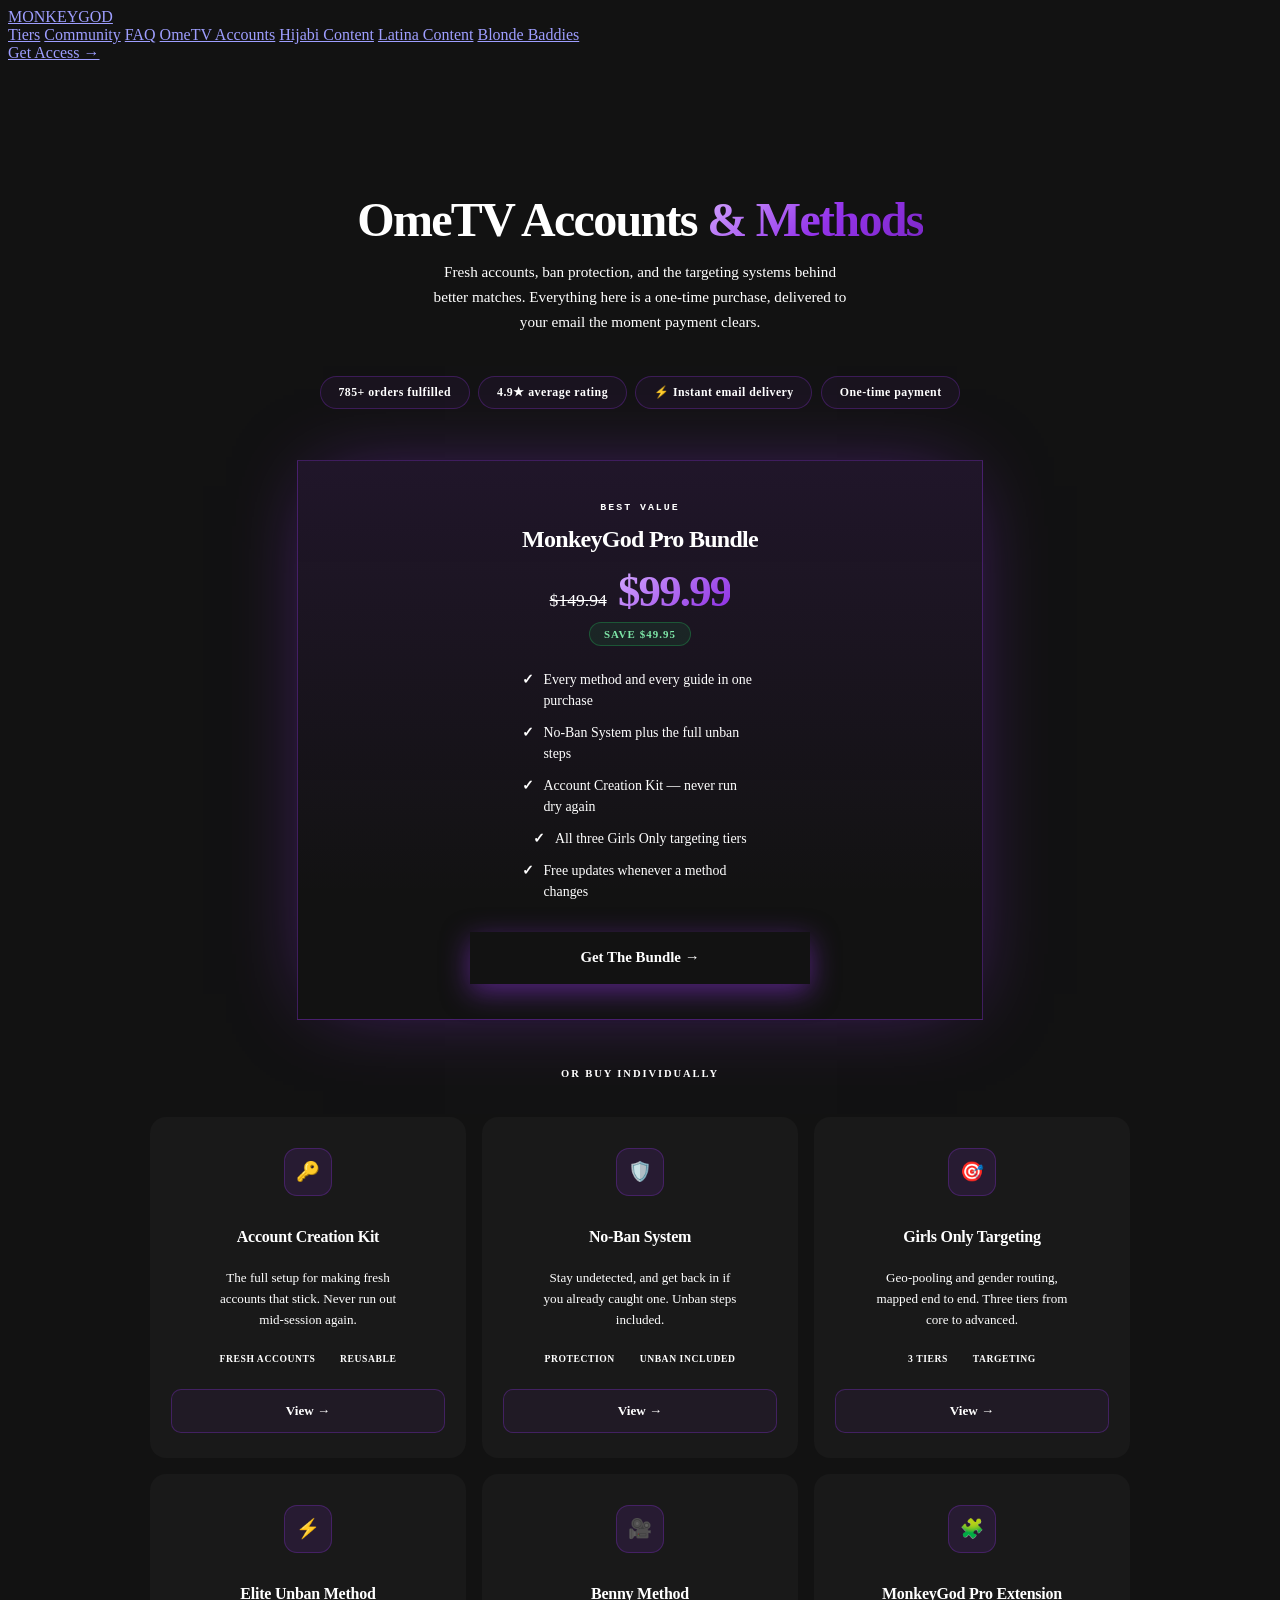
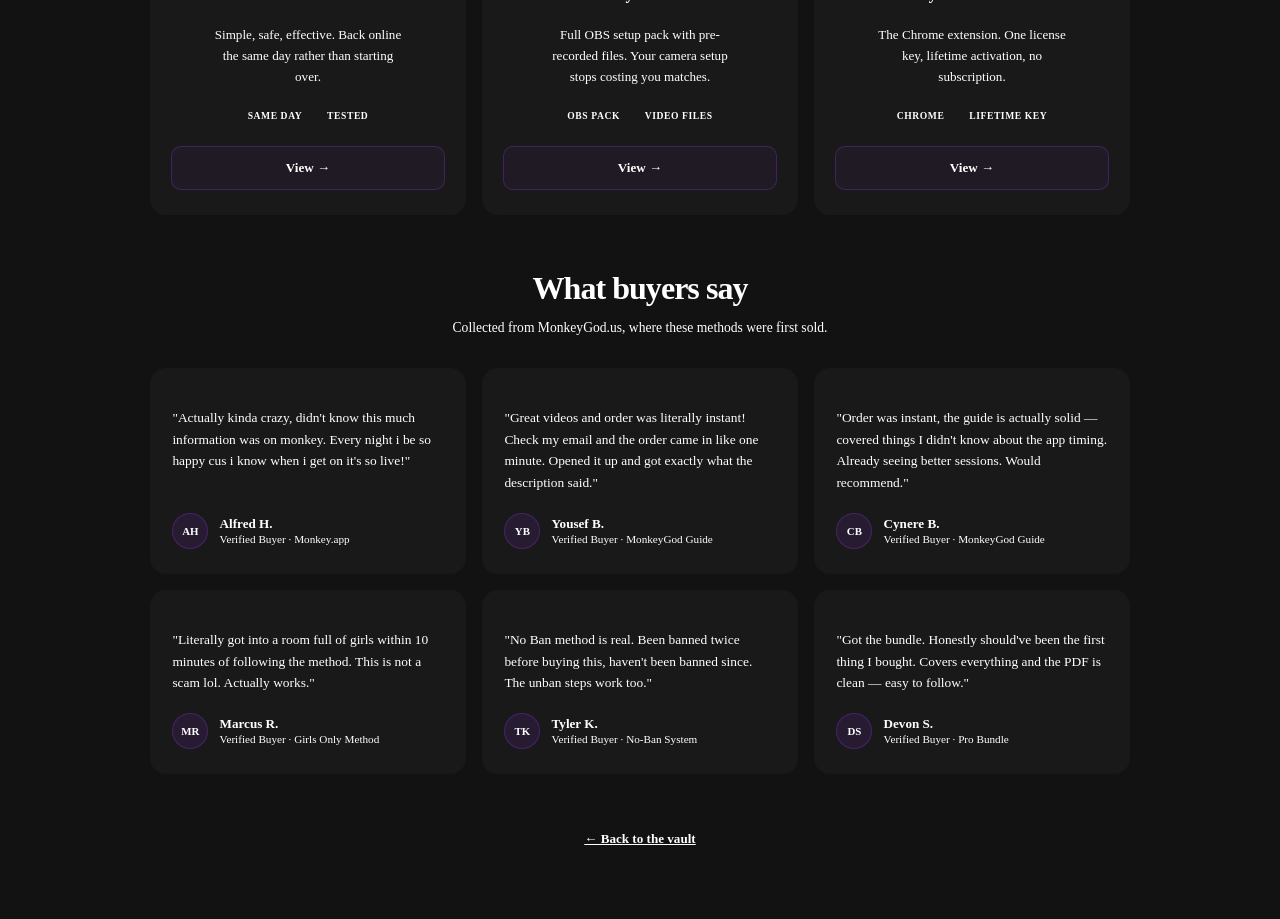
==== public/ometv.html @ 177ae51d "Add files via upload" ====
<!DOCTYPE html>
<html lang="en">
<head>
  <meta charset="utf-8" />
  <meta name="viewport" content="width=device-width, initial-scale=1" />
  <meta name="color-scheme" content="dark only" />
  <title>MONKEYGOD | OmeTV Accounts &amp; Methods</title>
  <meta name="description" content="Fresh accounts, no-ban setups, unban methods and targeting systems for OmeTV, Monkey.app and Omegle. Instant delivery on every order." />
  <link rel="icon" type="image/svg+xml" href="/assets/favicon.svg" />
  <link rel="preconnect" href="https://fonts.googleapis.com" />
  <link rel="preconnect" href="https://fonts.gstatic.com" crossorigin />
  <link href="https://fonts.googleapis.com/css2?family=Plus+Jakarta+Sans:wght@400;500;600;700;800;900&display=swap" rel="stylesheet" />
  <link rel="stylesheet" href="/styles.css?v=28" />
  <style>
    :root { --banner-h: 0px; }

    .om-page { padding: 100px 1.5rem 4rem; position: relative; z-index: 1; }
    .om-inner { max-width: var(--container); margin: 0 auto; text-align: center; }

    .om-title {
      font-size: clamp(1.9rem, 5vw, 3rem);
      font-weight: 900; letter-spacing: -.035em; line-height: 1.08;
      color: var(--text); margin-bottom: .8rem;
    }
    .om-title em {
      font-style: normal;
      background: linear-gradient(140deg,#d4a8ff 0%,#9333ea 55%,#7c28c7 100%);
      -webkit-background-clip: text; -webkit-text-fill-color: transparent; background-clip: text;
    }
    .om-sub {
      font-size: .95rem; color: var(--text-muted); line-height: 1.65;
      max-width: 56ch; margin: 0 auto 2.6rem;
    }

    /* stat chips */
    .om-stats {
      display: flex; flex-wrap: wrap; align-items: center; justify-content: center;
      gap: .55rem; margin-bottom: 3.2rem;
    }
    .om-chip {
      padding: .5rem 1.1rem; border-radius: 999px;
      border: 1px solid rgba(147,51,234,.28); background: rgba(147,51,234,.06);
      font-size: .74rem; font-weight: 700; letter-spacing: .04em; color: var(--purple-light);
    }

    /* bundle block */
    .om-bundle {
      background: linear-gradient(180deg, rgba(147,51,234,.11) 0%, rgba(20,20,24,0) 78%);
      border: 1px solid rgba(147,51,234,.35);
      border-radius: var(--radius-card);
      padding: 2.6rem 2rem 2.2rem;
      max-width: 620px; margin: 0 auto 3rem;
      box-shadow: 0 0 80px -26px rgba(147,51,234,.55);
    }
    .om-bundle-tag {
      font-size: .62rem; font-weight: 900; letter-spacing: .2em; text-transform: uppercase;
      color: var(--purple-light); font-family: ui-monospace, monospace; margin-bottom: .8rem;
    }
    .om-bundle-name {
      font-size: 1.5rem; font-weight: 900; letter-spacing: -.03em;
      color: var(--text); margin-bottom: 1rem;
    }
    .om-bundle-price { display: flex; align-items: baseline; justify-content: center; gap: .7rem; margin-bottom: .5rem; }
    .om-was { font-size: 1.1rem; color: var(--text-dim); text-decoration: line-through; }
    .om-now {
      font-size: 2.8rem; font-weight: 900; line-height: 1; letter-spacing: -.04em;
      background: linear-gradient(140deg,#d4a8ff 0%,#8b2be2 100%);
      -webkit-background-clip: text; -webkit-text-fill-color: transparent; background-clip: text;
    }
    .om-save {
      display: inline-block; margin-bottom: 1.5rem;
      font-size: .68rem; font-weight: 800; letter-spacing: .1em;
      color: #7ee7a8; background: rgba(34,197,94,.1);
      border: 1px solid rgba(34,197,94,.3); border-radius: 999px; padding: .32rem .85rem;
    }
    .om-bundle-list {
      list-style: none; padding: 0; margin: 0 0 1.8rem;
      display: flex; flex-direction: column; align-items: center; gap: .7rem;
    }
    .om-bundle-list li {
      font-size: .87rem; color: var(--text-muted); line-height: 1.5;
      display: flex; align-items: flex-start; gap: .6rem; text-align: left; max-width: 34ch;
    }
    .om-bundle-list li::before { content: '✓'; color: var(--purple-mid); font-weight: 900; flex-shrink: 0; }

    .om-btn {
      display: flex; align-items: center; justify-content: center; gap: .5rem;
      width: 100%; max-width: 340px; height: 52px; margin: 0 auto;
      background: linear-gradient(135deg, var(--purple), var(--purple-dark)); color: #fff;
      font-family: var(--font); font-size: .93rem; font-weight: 800;
      border-radius: var(--radius-btn); border: none; text-decoration: none;
      box-shadow: 0 8px 28px rgba(147,51,234,.5);
      transition: filter .22s, transform .22s, box-shadow .22s;
    }
    .om-btn:hover { filter: brightness(1.1); transform: translateY(-2px); box-shadow: 0 14px 40px rgba(147,51,234,.7); }

    .om-divider {
      display: flex; align-items: center; justify-content: center; gap: 1rem;
      max-width: 560px; margin: 0 auto 2.4rem;
      font-size: .66rem; font-weight: 800; letter-spacing: .18em; color: var(--text-dim);
    }
    .om-divider::before, .om-divider::after {
      content: ''; flex: 1; height: 1px; background: var(--border);
    }

    /* method cards */
    .om-grid {
      display: grid; grid-template-columns: repeat(3, 1fr); gap: 1rem;
      max-width: 980px; margin: 0 auto 3.4rem;
    }
    .om-card {
      background: rgba(255,255,255,.028);
      border: 1px solid var(--border);
      border-radius: 16px;
      padding: 1.9rem 1.4rem 1.6rem;
      display: flex; flex-direction: column; align-items: center; text-align: center;
      transition: border-color .22s, background .22s, transform .22s;
    }
    .om-card:hover {
      border-color: rgba(147,51,234,.35);
      background: rgba(147,51,234,.05);
      transform: translateY(-3px);
    }
    .om-icon {
      width: 46px; height: 46px; border-radius: 13px;
      display: flex; align-items: center; justify-content: center;
      background: rgba(147,51,234,.12); border: 1px solid rgba(147,51,234,.28);
      font-size: 1.2rem; margin-bottom: 1rem;
    }
    .om-card h3 {
      font-size: 1rem; font-weight: 800; letter-spacing: -.015em;
      color: var(--text); margin-bottom: .5rem;
    }
    .om-card p {
      font-size: .82rem; color: var(--text-muted); line-height: 1.6;
      margin-bottom: 1.2rem; max-width: 30ch;
    }
    .om-card-tags {
      display: flex; flex-wrap: wrap; justify-content: center; gap: .35rem; margin-bottom: 1.3rem;
    }
    .om-tag {
      font-size: .6rem; font-weight: 800; letter-spacing: .06em;
      color: var(--text-dim); border: 1px solid var(--border);
      border-radius: 999px; padding: .25rem .6rem;
    }
    .om-card-link {
      margin-top: auto; width: 100%; height: 42px;
      display: flex; align-items: center; justify-content: center; gap: .4rem;
      border-radius: 10px; border: 1px solid rgba(147,51,234,.3);
      background: rgba(147,51,234,.06); color: var(--purple-light);
      font-size: .82rem; font-weight: 700; text-decoration: none;
      transition: background .2s, color .2s, border-color .2s;
    }
    .om-card-link:hover {
      background: rgba(147,51,234,.16); color: #fff; border-color: rgba(147,51,234,.55);
    }

    /* reviews */
    .om-rvhead {
      font-size: clamp(1.4rem, 3.4vw, 2rem); font-weight: 900;
      letter-spacing: -.03em; color: var(--text); margin-bottom: .5rem;
    }
    .om-rvsub { font-size: .85rem; color: var(--text-muted); margin-bottom: 2rem; }
    .om-rvgrid {
      display: grid; grid-template-columns: repeat(3, 1fr); gap: 1rem;
      max-width: 980px; margin: 0 auto 3.4rem;
    }
    .om-rv {
      background: rgba(255,255,255,.028); border: 1px solid var(--border);
      border-radius: 16px; padding: 1.6rem 1.4rem;
      display: flex; flex-direction: column; text-align: left;
    }
    .om-rq { font-size: .84rem; color: var(--text-muted); line-height: 1.6; flex: 1; margin-bottom: 1.2rem; }
    .om-rwho { display: flex; align-items: center; gap: .7rem; }
    .om-rav {
      width: 34px; height: 34px; flex-shrink: 0; border-radius: 50%;
      display: flex; align-items: center; justify-content: center;
      font-size: .68rem; font-weight: 900; color: var(--purple-light);
      background: rgba(147,51,234,.12); border: 1px solid rgba(147,51,234,.3);
    }
    .om-rn { font-size: .82rem; font-weight: 800; color: var(--text); line-height: 1.3; }
    .om-rm { font-size: .7rem; color: var(--text-dim); line-height: 1.3; }

    /* back strip */
    .om-back {
      display: inline-flex; align-items: center; gap: .5rem;
      font-size: .82rem; font-weight: 700; color: var(--text-dim);
      transition: color .2s;
    }
    .om-back:hover { color: var(--purple-light); }

    @media (max-width: 900px) {
      .om-grid, .om-rvgrid { grid-template-columns: 1fr; max-width: 420px; }
    }
  </style>
</head>
<body>

  <div class="site-bg" aria-hidden="true">
    <div class="bg-grid"></div>
    <div class="bg-glow-top"></div>
    <div class="bg-glow-mid"></div>
  </div>

  <header class="site-nav" id="site-nav">
    <div class="nav-inner">
      <a class="nav-logo" href="/">MONKEYGOD</a>
      <nav class="nav-links" aria-label="Site navigation">
        <a href="/#tiers">Tiers</a>
        <a href="/#community">Community</a>
        <a href="/#faq">FAQ</a>
        <a href="/ometv">OmeTV Accounts</a>
        <a href="https://jabigod.xyz" target="_blank" rel="noopener">Hijabi Content</a>
        <a href="https://latinagod.xyz" target="_blank" rel="noopener">Latina Content</a>
        <a href="https://blondebaddies.xyz" target="_blank" rel="noopener">Blonde Baddies</a>
      </nav>
      <a href="/#tiers" class="nav-cta">Get Access →</a>
    </div>
  </header>

  <main class="om-page">
    <div class="om-inner">

      <h1 class="om-title">OmeTV Accounts <em>&amp; Methods</em></h1>
      <p class="om-sub">
        Fresh accounts, ban protection, and the targeting systems behind better matches.
        Everything here is a one-time purchase, delivered to your email the moment payment clears.
      </p>

      <div class="om-stats">
        <span class="om-chip">785+ orders fulfilled</span>
        <span class="om-chip">4.9★ average rating</span>
        <span class="om-chip">⚡ Instant email delivery</span>
        <span class="om-chip">One-time payment</span>
      </div>

      <!-- BUNDLE -->
      <div class="om-bundle">
        <div class="om-bundle-tag">Best Value</div>
        <div class="om-bundle-name">MonkeyGod Pro Bundle</div>
        <div class="om-bundle-price">
          <span class="om-was">$149.94</span>
          <span class="om-now">$99.99</span>
        </div>
        <span class="om-save">SAVE $49.95</span>
        <ul class="om-bundle-list">
          <li>Every method and every guide in one purchase</li>
          <li>No-Ban System plus the full unban steps</li>
          <li>Account Creation Kit — never run dry again</li>
          <li>All three Girls Only targeting tiers</li>
          <li>Free updates whenever a method changes</li>
        </ul>
        <a class="om-btn" href="https://monkeygod.us/products/monkeygod-pro-bundle" target="_blank" rel="noopener">
          Get The Bundle →
        </a>
      </div>

      <div class="om-divider">OR BUY INDIVIDUALLY</div>

      <!-- METHOD CARDS -->
      <div class="om-grid">

        <div class="om-card">
          <div class="om-icon">🔑</div>
          <h3>Account Creation Kit</h3>
          <p>The full setup for making fresh accounts that stick. Never run out mid-session again.</p>
          <div class="om-card-tags">
            <span class="om-tag">FRESH ACCOUNTS</span>
            <span class="om-tag">REUSABLE</span>
          </div>
          <a class="om-card-link" href="https://monkeygod.us/products/account-creation-kit" target="_blank" rel="noopener">View →</a>
        </div>

        <div class="om-card">
          <div class="om-icon">🛡️</div>
          <h3>No-Ban System</h3>
          <p>Stay undetected, and get back in if you already caught one. Unban steps included.</p>
          <div class="om-card-tags">
            <span class="om-tag">PROTECTION</span>
            <span class="om-tag">UNBAN INCLUDED</span>
          </div>
          <a class="om-card-link" href="https://monkeygod.us/products/no-ban-system" target="_blank" rel="noopener">View →</a>
        </div>

        <div class="om-card">
          <div class="om-icon">🎯</div>
          <h3>Girls Only Targeting</h3>
          <p>Geo-pooling and gender routing, mapped end to end. Three tiers from core to advanced.</p>
          <div class="om-card-tags">
            <span class="om-tag">3 TIERS</span>
            <span class="om-tag">TARGETING</span>
          </div>
          <a class="om-card-link" href="https://monkeygod.us/collections/all" target="_blank" rel="noopener">View →</a>
        </div>

        <div class="om-card">
          <div class="om-icon">⚡</div>
          <h3>Elite Unban Method</h3>
          <p>Simple, safe, effective. Back online the same day rather than starting over.</p>
          <div class="om-card-tags">
            <span class="om-tag">SAME DAY</span>
            <span class="om-tag">TESTED</span>
          </div>
          <a class="om-card-link" href="https://monkeygod.us/products/elite-unban-method" target="_blank" rel="noopener">View →</a>
        </div>

        <div class="om-card">
          <div class="om-icon">🎥</div>
          <h3>Benny Method</h3>
          <p>Full OBS setup pack with pre-recorded files. Your camera setup stops costing you matches.</p>
          <div class="om-card-tags">
            <span class="om-tag">OBS PACK</span>
            <span class="om-tag">VIDEO FILES</span>
          </div>
          <a class="om-card-link" href="https://monkeygod.us/products/benny-method" target="_blank" rel="noopener">View →</a>
        </div>

        <div class="om-card">
          <div class="om-icon">🧩</div>
          <h3>MonkeyGod Pro Extension</h3>
          <p>The Chrome extension. One license key, lifetime activation, no subscription.</p>
          <div class="om-card-tags">
            <span class="om-tag">CHROME</span>
            <span class="om-tag">LIFETIME KEY</span>
          </div>
          <a class="om-card-link" href="https://monkeygod.us/products/monkeygod-pro-license-key" target="_blank" rel="noopener">View →</a>
        </div>

      </div>

      <!-- REVIEWS -->
      <div class="om-rvhead">What buyers say</div>
      <p class="om-rvsub">Collected from MonkeyGod.us, where these methods were first sold.</p>
      <div class="om-rvgrid">

        <div class="om-rv">
          <p class="om-rq">"Actually kinda crazy, didn't know this much information was on monkey. Every night i be so happy cus i know when i get on it's so live!"</p>
          <div class="om-rwho">
            <div class="om-rav">AH</div>
            <div>
              <div class="om-rn">Alfred H.</div>
              <div class="om-rm">Verified Buyer · Monkey.app</div>
            </div>
          </div>
        </div>

        <div class="om-rv">
          <p class="om-rq">"Great videos and order was literally instant! Check my email and the order came in like one minute. Opened it up and got exactly what the description said."</p>
          <div class="om-rwho">
            <div class="om-rav">YB</div>
            <div>
              <div class="om-rn">Yousef B.</div>
              <div class="om-rm">Verified Buyer · MonkeyGod Guide</div>
            </div>
          </div>
        </div>

        <div class="om-rv">
          <p class="om-rq">"Order was instant, the guide is actually solid — covered things I didn't know about the app timing. Already seeing better sessions. Would recommend."</p>
          <div class="om-rwho">
            <div class="om-rav">CB</div>
            <div>
              <div class="om-rn">Cynere B.</div>
              <div class="om-rm">Verified Buyer · MonkeyGod Guide</div>
            </div>
          </div>
        </div>

        <div class="om-rv">
          <p class="om-rq">"Literally got into a room full of girls within 10 minutes of following the method. This is not a scam lol. Actually works."</p>
          <div class="om-rwho">
            <div class="om-rav">MR</div>
            <div>
              <div class="om-rn">Marcus R.</div>
              <div class="om-rm">Verified Buyer · Girls Only Method</div>
            </div>
          </div>
        </div>

        <div class="om-rv">
          <p class="om-rq">"No Ban method is real. Been banned twice before buying this, haven't been banned since. The unban steps work too."</p>
          <div class="om-rwho">
            <div class="om-rav">TK</div>
            <div>
              <div class="om-rn">Tyler K.</div>
              <div class="om-rm">Verified Buyer · No-Ban System</div>
            </div>
          </div>
        </div>

        <div class="om-rv">
          <p class="om-rq">"Got the bundle. Honestly should've been the first thing I bought. Covers everything and the PDF is clean — easy to follow."</p>
          <div class="om-rwho">
            <div class="om-rav">DS</div>
            <div>
              <div class="om-rn">Devon S.</div>
              <div class="om-rm">Verified Buyer · Pro Bundle</div>
            </div>
          </div>
        </div>

      </div>

      <a class="om-back" href="/">← Back to the vault</a>

    </div>
  </main>

</body>
</html>
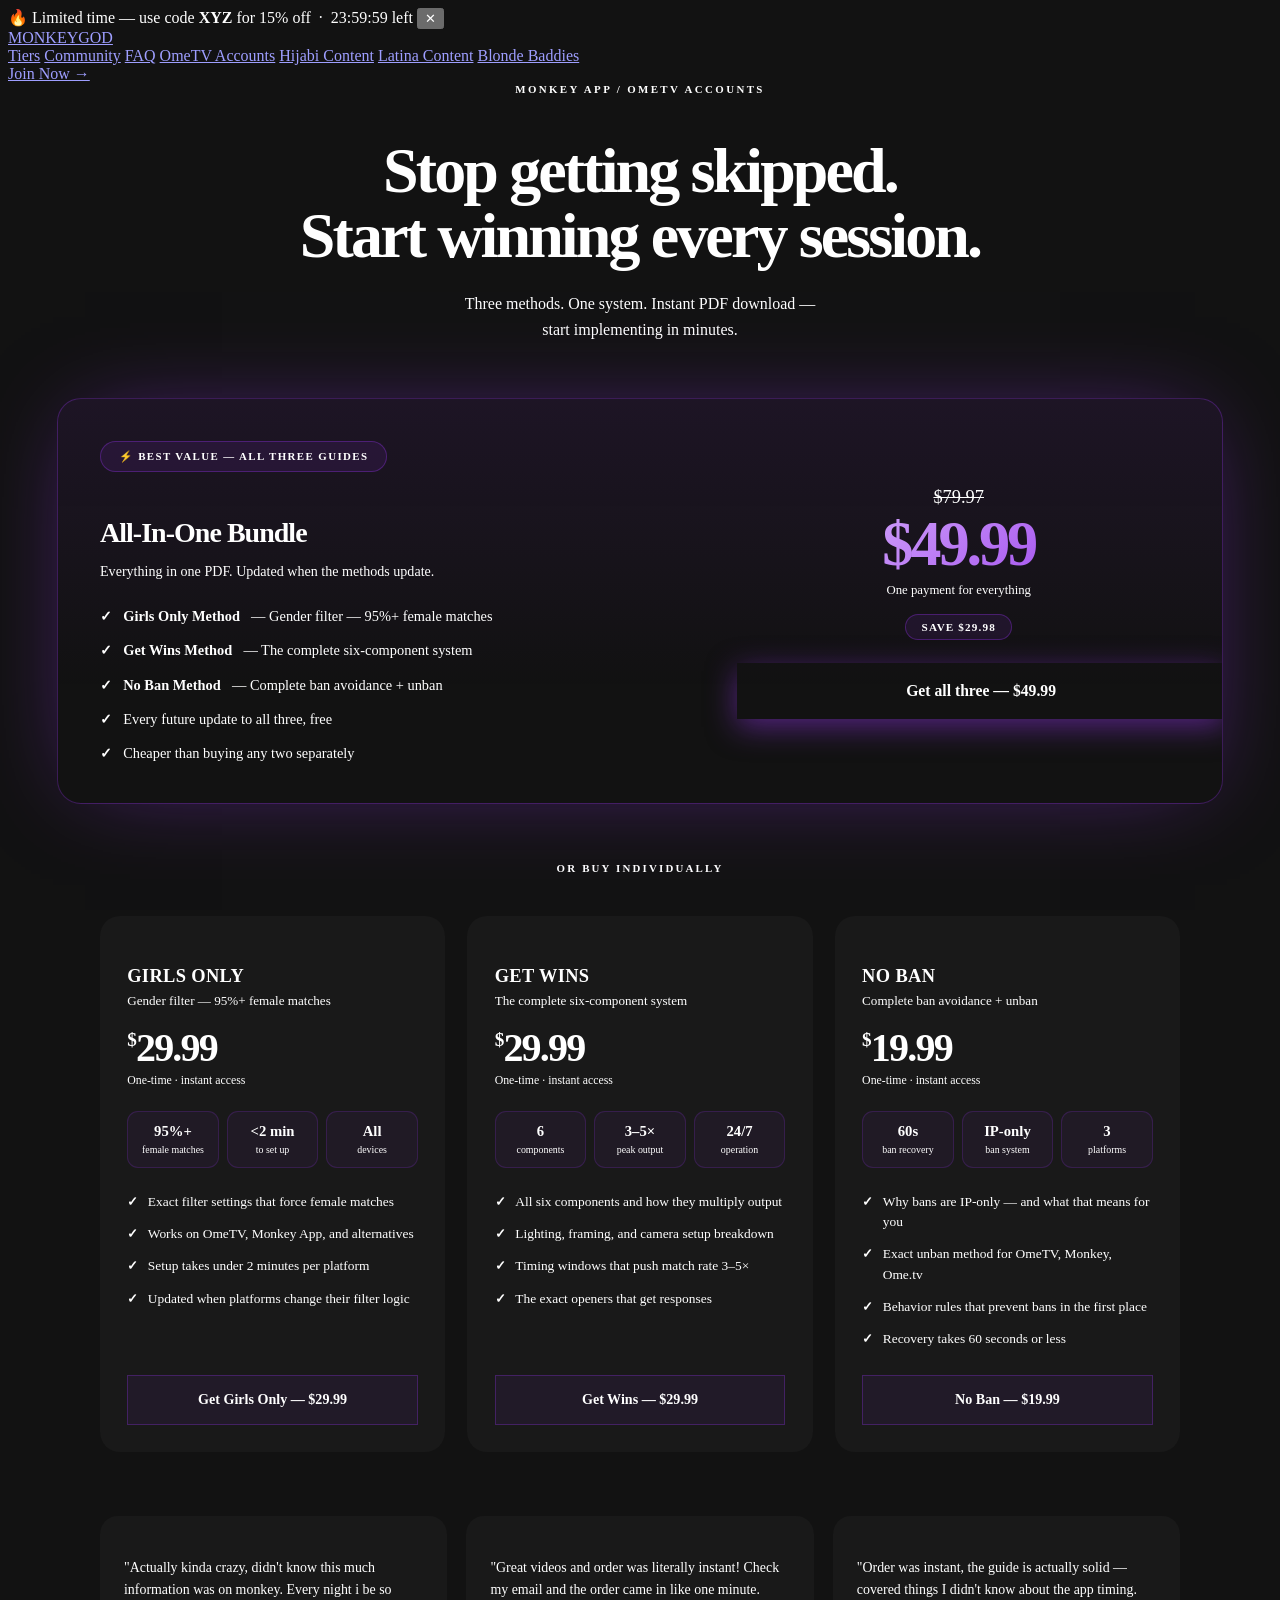
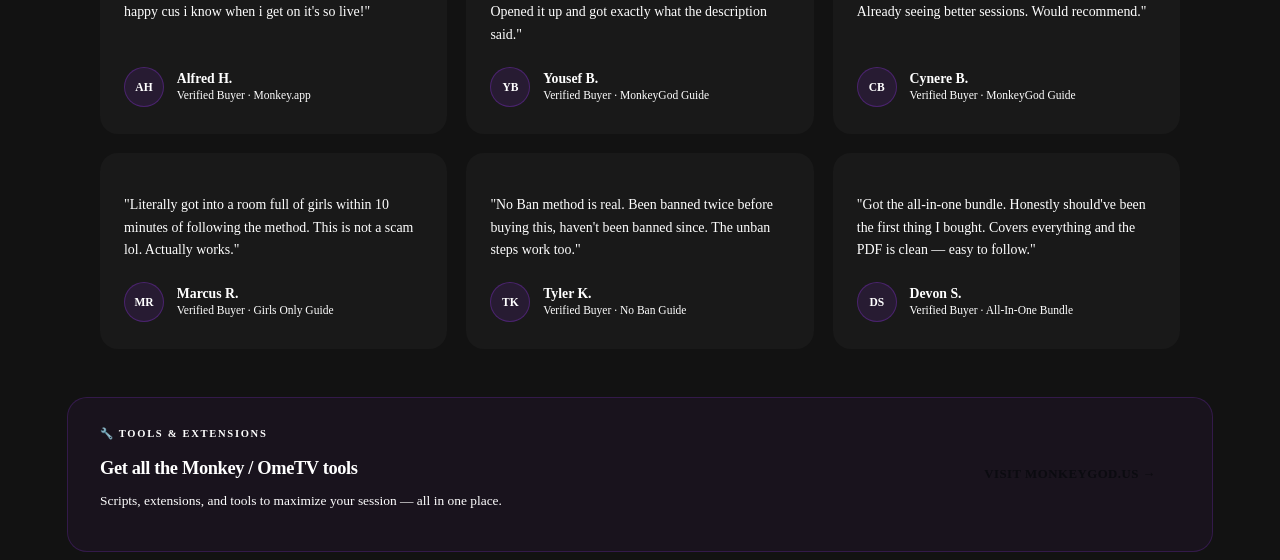
==== commit 3874e91b: "Update ometv.html" ====
--- a/public/ometv.html
+++ b/public/ometv.html
@@ -5,196 +5,198 @@
   <meta name="viewport" content="width=device-width, initial-scale=1" />
   <meta name="color-scheme" content="dark only" />
   <title>MONKEYGOD | OmeTV Accounts &amp; Methods</title>
-  <meta name="description" content="Fresh accounts, no-ban setups, unban methods and targeting systems for OmeTV, Monkey.app and Omegle. Instant delivery on every order." />
+  <meta name="description" content="Three methods, one system. Girls Only, Get Wins and No Ban — instant PDF download, one-time payment." />
   <link rel="icon" type="image/svg+xml" href="/assets/favicon.svg" />
   <link rel="preconnect" href="https://fonts.googleapis.com" />
   <link rel="preconnect" href="https://fonts.gstatic.com" crossorigin />
   <link href="https://fonts.googleapis.com/css2?family=Plus+Jakarta+Sans:wght@400;500;600;700;800;900&display=swap" rel="stylesheet" />
-  <link rel="stylesheet" href="/styles.css?v=28" />
+  <link rel="stylesheet" href="/styles.css?v=29" />
   <style>
-    :root { --banner-h: 0px; }
-
-    .om-page { padding: 100px 1.5rem 4rem; position: relative; z-index: 1; }
-    .om-inner { max-width: var(--container); margin: 0 auto; text-align: center; }
-
+    .om-page { padding: calc(70px + var(--banner-h)) 1.5rem 4rem; position: relative; z-index: 1; }
+    .om-inner { max-width: 1180px; margin: 0 auto; text-align: center; }
+
+    .om-eyebrow {
+      font-size: .68rem; font-weight: 800; letter-spacing: .22em; text-transform: uppercase;
+      color: var(--text-dim); margin-bottom: 1.6rem;
+    }
     .om-title {
-      font-size: clamp(1.9rem, 5vw, 3rem);
-      font-weight: 900; letter-spacing: -.035em; line-height: 1.08;
-      color: var(--text); margin-bottom: .8rem;
-    }
-    .om-title em {
-      font-style: normal;
-      background: linear-gradient(140deg,#d4a8ff 0%,#9333ea 55%,#7c28c7 100%);
+      font-size: clamp(2.1rem, 6vw, 4rem);
+      font-weight: 900; letter-spacing: -.045em; line-height: 1.02;
+      color: var(--text); margin-bottom: 1.4rem;
+    }
+    .om-sub {
+      font-size: 1rem; color: var(--text-muted); line-height: 1.65;
+      max-width: 46ch; margin: 0 auto 3.4rem;
+    }
+
+    /* ── bundle ── */
+    .om-bundle {
+      position: relative; overflow: hidden;
+      display: grid; grid-template-columns: 1.35fr 1fr; gap: 2.5rem; align-items: center;
+      text-align: left; max-width: 1080px; margin: 0 auto 3.6rem;
+      padding: 2.6rem 2.6rem 2.4rem;
+      background: linear-gradient(180deg, rgba(147,51,234,.09) 0%, rgba(14,14,20,0) 72%);
+      border: 1px solid rgba(147,51,234,.32);
+      border-radius: 24px;
+      box-shadow: 0 0 90px -28px rgba(147,51,234,.55);
+    }
+    .om-bundle::before {
+      content: ''; position: absolute; top: 0; left: 0; right: 0; height: 2px;
+      background: linear-gradient(90deg, var(--purple-light), var(--purple), var(--purple-dark));
+    }
+    .om-badge {
+      display: inline-flex; align-items: center; gap: .45rem;
+      padding: .5rem 1.1rem; border-radius: 999px; margin-bottom: 1.4rem;
+      font-size: .68rem; font-weight: 800; letter-spacing: .13em; text-transform: uppercase;
+      color: var(--purple-light);
+      background: rgba(147,51,234,.1); border: 1px solid rgba(147,51,234,.35);
+    }
+    .om-bundle h2 {
+      font-size: 1.75rem; font-weight: 900; letter-spacing: -.035em;
+      color: var(--text); margin-bottom: .5rem;
+    }
+    .om-bundle-desc { font-size: .88rem; color: var(--text-muted); margin-bottom: 1.6rem; }
+    .om-bundle-list { list-style: none; padding: 0; margin: 0; display: flex; flex-direction: column; gap: .8rem; }
+    .om-bundle-list li {
+      display: flex; align-items: flex-start; gap: .7rem;
+      font-size: .9rem; color: var(--text-muted); line-height: 1.5;
+    }
+    .om-bundle-list li::before { content: '✓'; color: var(--purple-mid); font-weight: 900; flex-shrink: 0; }
+    .om-bundle-list li b { color: var(--text); font-weight: 700; }
+
+    .om-buy { text-align: center; }
+    .om-was { font-size: 1.15rem; color: var(--text-dim); text-decoration: line-through; display: block; margin-bottom: .3rem; }
+    .om-now {
+      font-size: clamp(2.6rem, 6vw, 3.9rem); font-weight: 900; line-height: 1; letter-spacing: -.05em;
+      background: linear-gradient(140deg,#e2c2ff 0%,#9333ea 100%);
       -webkit-background-clip: text; -webkit-text-fill-color: transparent; background-clip: text;
-    }
-    .om-sub {
-      font-size: .95rem; color: var(--text-muted); line-height: 1.65;
-      max-width: 56ch; margin: 0 auto 2.6rem;
-    }
-
-    /* stat chips */
-    .om-stats {
-      display: flex; flex-wrap: wrap; align-items: center; justify-content: center;
-      gap: .55rem; margin-bottom: 3.2rem;
-    }
-    .om-chip {
-      padding: .5rem 1.1rem; border-radius: 999px;
-      border: 1px solid rgba(147,51,234,.28); background: rgba(147,51,234,.06);
-      font-size: .74rem; font-weight: 700; letter-spacing: .04em; color: var(--purple-light);
-    }
-
-    /* bundle block */
-    .om-bundle {
-      background: linear-gradient(180deg, rgba(147,51,234,.11) 0%, rgba(20,20,24,0) 78%);
-      border: 1px solid rgba(147,51,234,.35);
-      border-radius: var(--radius-card);
-      padding: 2.6rem 2rem 2.2rem;
-      max-width: 620px; margin: 0 auto 3rem;
-      box-shadow: 0 0 80px -26px rgba(147,51,234,.55);
-    }
-    .om-bundle-tag {
-      font-size: .62rem; font-weight: 900; letter-spacing: .2em; text-transform: uppercase;
-      color: var(--purple-light); font-family: ui-monospace, monospace; margin-bottom: .8rem;
-    }
-    .om-bundle-name {
-      font-size: 1.5rem; font-weight: 900; letter-spacing: -.03em;
-      color: var(--text); margin-bottom: 1rem;
-    }
-    .om-bundle-price { display: flex; align-items: baseline; justify-content: center; gap: .7rem; margin-bottom: .5rem; }
-    .om-was { font-size: 1.1rem; color: var(--text-dim); text-decoration: line-through; }
-    .om-now {
-      font-size: 2.8rem; font-weight: 900; line-height: 1; letter-spacing: -.04em;
-      background: linear-gradient(140deg,#d4a8ff 0%,#8b2be2 100%);
-      -webkit-background-clip: text; -webkit-text-fill-color: transparent; background-clip: text;
-    }
+      display: block; margin-bottom: .5rem;
+    }
+    .om-oneoff { font-size: .8rem; color: var(--text-muted); margin-bottom: 1rem; }
     .om-save {
-      display: inline-block; margin-bottom: 1.5rem;
-      font-size: .68rem; font-weight: 800; letter-spacing: .1em;
-      color: #7ee7a8; background: rgba(34,197,94,.1);
-      border: 1px solid rgba(34,197,94,.3); border-radius: 999px; padding: .32rem .85rem;
-    }
-    .om-bundle-list {
-      list-style: none; padding: 0; margin: 0 0 1.8rem;
-      display: flex; flex-direction: column; align-items: center; gap: .7rem;
-    }
-    .om-bundle-list li {
-      font-size: .87rem; color: var(--text-muted); line-height: 1.5;
-      display: flex; align-items: flex-start; gap: .6rem; text-align: left; max-width: 34ch;
-    }
-    .om-bundle-list li::before { content: '✓'; color: var(--purple-mid); font-weight: 900; flex-shrink: 0; }
+      display: inline-block; margin-bottom: 1.4rem;
+      font-size: .7rem; font-weight: 800; letter-spacing: .1em;
+      color: var(--purple-light); background: rgba(147,51,234,.1);
+      border: 1px solid rgba(147,51,234,.35); border-radius: 999px; padding: .38rem .95rem;
+    }
+    .om-cta {
+      display: flex; align-items: center; justify-content: center;
+      width: 100%; height: 56px; padding: 0 1.4rem;
+      background: linear-gradient(135deg, var(--purple), var(--purple-dark)); color: #fff;
+      font-size: .98rem; font-weight: 800; border-radius: var(--radius-btn);
+      text-decoration: none; box-shadow: 0 8px 30px rgba(147,51,234,.5);
+      transition: filter .22s, transform .22s, box-shadow .22s;
+    }
+    .om-cta:hover { filter: brightness(1.12); transform: translateY(-2px); box-shadow: 0 14px 44px rgba(147,51,234,.72); }
+
+    .om-divider {
+      display: flex; align-items: center; gap: 1.4rem;
+      max-width: 1080px; margin: 0 auto 2.6rem;
+      font-size: .68rem; font-weight: 800; letter-spacing: .2em; color: var(--text-dim);
+    }
+    .om-divider::before, .om-divider::after { content: ''; flex: 1; height: 1px; background: var(--border); }
+
+    /* ── three method cards ── */
+    .om-grid { display: grid; grid-template-columns: repeat(3, 1fr); gap: 1.4rem; max-width: 1080px; margin: 0 auto 4rem; }
+    .om-card {
+      display: flex; flex-direction: column; text-align: left;
+      padding: 2rem 1.7rem 1.7rem;
+      background: rgba(255,255,255,.028);
+      border: 1px solid var(--border); border-radius: 20px;
+      transition: border-color .22s, background .22s, transform .22s;
+    }
+    .om-card:hover { border-color: rgba(147,51,234,.35); background: rgba(147,51,234,.045); transform: translateY(-3px); }
+    .om-card h3 {
+      font-size: 1.15rem; font-weight: 900; letter-spacing: .02em; text-transform: uppercase;
+      color: var(--text); margin-bottom: .35rem;
+    }
+    .om-card-sub { font-size: .82rem; color: var(--text-muted); margin-bottom: 1.2rem; }
+    .om-price {
+      font-size: 2.5rem; font-weight: 900; line-height: 1; letter-spacing: -.045em;
+      color: var(--purple-light); margin-bottom: .35rem;
+    }
+    .om-price sup { font-size: .48em; vertical-align: .78em; margin-right: .05em; }
+    .om-terms { font-size: .74rem; color: var(--text-dim); margin-bottom: 1.4rem; }
+
+    .om-stats { display: grid; grid-template-columns: repeat(3, 1fr); gap: .5rem; margin-bottom: 1.5rem; }
+    .om-stat {
+      padding: .7rem .4rem; border-radius: 11px; text-align: center;
+      background: rgba(147,51,234,.06); border: 1px solid rgba(147,51,234,.2);
+    }
+    .om-stat b { display: block; font-size: .92rem; font-weight: 900; color: var(--text); line-height: 1.2; }
+    .om-stat span { font-size: .62rem; color: var(--text-dim); line-height: 1.25; display: block; margin-top: .18rem; }
+
+    .om-feats { list-style: none; padding: 0; margin: 0 0 1.6rem; display: flex; flex-direction: column; gap: .75rem; flex: 1; }
+    .om-feats li { display: flex; align-items: flex-start; gap: .6rem; font-size: .84rem; color: var(--text-muted); line-height: 1.5; }
+    .om-feats li::before { content: '✓'; color: var(--purple-mid); font-weight: 900; flex-shrink: 0; }
 
     .om-btn {
-      display: flex; align-items: center; justify-content: center; gap: .5rem;
-      width: 100%; max-width: 340px; height: 52px; margin: 0 auto;
-      background: linear-gradient(135deg, var(--purple), var(--purple-dark)); color: #fff;
-      font-family: var(--font); font-size: .93rem; font-weight: 800;
-      border-radius: var(--radius-btn); border: none; text-decoration: none;
-      box-shadow: 0 8px 28px rgba(147,51,234,.5);
-      transition: filter .22s, transform .22s, box-shadow .22s;
-    }
-    .om-btn:hover { filter: brightness(1.1); transform: translateY(-2px); box-shadow: 0 14px 40px rgba(147,51,234,.7); }
-
-    .om-divider {
-      display: flex; align-items: center; justify-content: center; gap: 1rem;
-      max-width: 560px; margin: 0 auto 2.4rem;
-      font-size: .66rem; font-weight: 800; letter-spacing: .18em; color: var(--text-dim);
-    }
-    .om-divider::before, .om-divider::after {
-      content: ''; flex: 1; height: 1px; background: var(--border);
-    }
-
-    /* method cards */
-    .om-grid {
-      display: grid; grid-template-columns: repeat(3, 1fr); gap: 1rem;
-      max-width: 980px; margin: 0 auto 3.4rem;
-    }
-    .om-card {
-      background: rgba(255,255,255,.028);
-      border: 1px solid var(--border);
-      border-radius: 16px;
-      padding: 1.9rem 1.4rem 1.6rem;
-      display: flex; flex-direction: column; align-items: center; text-align: center;
-      transition: border-color .22s, background .22s, transform .22s;
-    }
-    .om-card:hover {
-      border-color: rgba(147,51,234,.35);
-      background: rgba(147,51,234,.05);
-      transform: translateY(-3px);
-    }
-    .om-icon {
-      width: 46px; height: 46px; border-radius: 13px;
-      display: flex; align-items: center; justify-content: center;
-      background: rgba(147,51,234,.12); border: 1px solid rgba(147,51,234,.28);
-      font-size: 1.2rem; margin-bottom: 1rem;
-    }
-    .om-card h3 {
-      font-size: 1rem; font-weight: 800; letter-spacing: -.015em;
-      color: var(--text); margin-bottom: .5rem;
-    }
-    .om-card p {
-      font-size: .82rem; color: var(--text-muted); line-height: 1.6;
-      margin-bottom: 1.2rem; max-width: 30ch;
-    }
-    .om-card-tags {
-      display: flex; flex-wrap: wrap; justify-content: center; gap: .35rem; margin-bottom: 1.3rem;
-    }
-    .om-tag {
-      font-size: .6rem; font-weight: 800; letter-spacing: .06em;
-      color: var(--text-dim); border: 1px solid var(--border);
-      border-radius: 999px; padding: .25rem .6rem;
-    }
-    .om-card-link {
-      margin-top: auto; width: 100%; height: 42px;
-      display: flex; align-items: center; justify-content: center; gap: .4rem;
-      border-radius: 10px; border: 1px solid rgba(147,51,234,.3);
-      background: rgba(147,51,234,.06); color: var(--purple-light);
-      font-size: .82rem; font-weight: 700; text-decoration: none;
-      transition: background .2s, color .2s, border-color .2s;
-    }
-    .om-card-link:hover {
-      background: rgba(147,51,234,.16); color: #fff; border-color: rgba(147,51,234,.55);
-    }
-
-    /* reviews */
-    .om-rvhead {
-      font-size: clamp(1.4rem, 3.4vw, 2rem); font-weight: 900;
-      letter-spacing: -.03em; color: var(--text); margin-bottom: .5rem;
-    }
-    .om-rvsub { font-size: .85rem; color: var(--text-muted); margin-bottom: 2rem; }
-    .om-rvgrid {
-      display: grid; grid-template-columns: repeat(3, 1fr); gap: 1rem;
-      max-width: 980px; margin: 0 auto 3.4rem;
-    }
+      display: flex; align-items: center; justify-content: center; height: 48px;
+      border-radius: var(--radius-btn); text-decoration: none;
+      font-size: .88rem; font-weight: 800;
+      color: var(--purple-light); background: rgba(147,51,234,.07);
+      border: 1px solid rgba(147,51,234,.3);
+      transition: background .2s, color .2s, border-color .2s, transform .2s;
+    }
+    .om-btn:hover { background: rgba(147,51,234,.18); color: #fff; border-color: rgba(147,51,234,.6); transform: translateY(-1px); }
+
+    /* ── reviews ── */
+    .om-rvgrid { display: grid; grid-template-columns: repeat(3, 1fr); gap: 1.2rem; max-width: 1080px; margin: 0 auto 3rem; }
     .om-rv {
       background: rgba(255,255,255,.028); border: 1px solid var(--border);
-      border-radius: 16px; padding: 1.6rem 1.4rem;
+      border-radius: 18px; padding: 1.7rem 1.5rem;
       display: flex; flex-direction: column; text-align: left;
     }
-    .om-rq { font-size: .84rem; color: var(--text-muted); line-height: 1.6; flex: 1; margin-bottom: 1.2rem; }
-    .om-rwho { display: flex; align-items: center; gap: .7rem; }
+    .om-rq { font-size: .87rem; color: var(--text-muted); line-height: 1.6; flex: 1; margin-bottom: 1.3rem; }
+    .om-rwho { display: flex; align-items: center; gap: .8rem; }
     .om-rav {
-      width: 34px; height: 34px; flex-shrink: 0; border-radius: 50%;
+      width: 38px; height: 38px; flex-shrink: 0; border-radius: 50%;
       display: flex; align-items: center; justify-content: center;
-      font-size: .68rem; font-weight: 900; color: var(--purple-light);
-      background: rgba(147,51,234,.12); border: 1px solid rgba(147,51,234,.3);
-    }
-    .om-rn { font-size: .82rem; font-weight: 800; color: var(--text); line-height: 1.3; }
-    .om-rm { font-size: .7rem; color: var(--text-dim); line-height: 1.3; }
-
-    /* back strip */
-    .om-back {
-      display: inline-flex; align-items: center; gap: .5rem;
-      font-size: .82rem; font-weight: 700; color: var(--text-dim);
-      transition: color .2s;
-    }
-    .om-back:hover { color: var(--purple-light); }
-
-    @media (max-width: 900px) {
-      .om-grid, .om-rvgrid { grid-template-columns: 1fr; max-width: 420px; }
+      font-size: .72rem; font-weight: 900; color: var(--purple-light);
+      background: rgba(147,51,234,.12); border: 1px solid rgba(147,51,234,.32);
+    }
+    .om-rn { font-size: .86rem; font-weight: 800; color: var(--text); line-height: 1.3; }
+    .om-rm { font-size: .72rem; color: var(--text-dim); line-height: 1.3; }
+
+    /* ── tools strip ── */
+    .om-strip {
+      display: flex; align-items: center; justify-content: space-between; gap: 2rem;
+      text-align: left; max-width: 1080px; margin: 0 auto;
+      padding: 1.8rem 2rem; border-radius: 20px;
+      background: rgba(147,51,234,.05); border: 1px solid rgba(147,51,234,.22);
+    }
+    .om-strip-tag {
+      font-size: .66rem; font-weight: 800; letter-spacing: .16em; text-transform: uppercase;
+      color: var(--purple-light); margin-bottom: .5rem;
+    }
+    .om-strip h3 { font-size: 1.15rem; font-weight: 900; letter-spacing: -.02em; color: var(--text); margin-bottom: .3rem; }
+    .om-strip p { font-size: .84rem; color: var(--text-muted); }
+    .om-strip a {
+      flex-shrink: 0; display: inline-flex; align-items: center; height: 48px; padding: 0 1.5rem;
+      background: var(--text); color: #0b0b10; border-radius: var(--radius-btn);
+      font-size: .8rem; font-weight: 900; letter-spacing: .04em; text-decoration: none;
+      transition: filter .2s, transform .2s;
+    }
+    .om-strip a:hover { filter: brightness(.92); transform: translateY(-2px); }
+
+    @media (max-width: 980px) {
+      .om-bundle { grid-template-columns: 1fr; gap: 1.8rem; text-align: center; }
+      .om-bundle-list li { text-align: left; }
+      .om-grid, .om-rvgrid { grid-template-columns: 1fr; max-width: 440px; }
+      .om-strip { flex-direction: column; text-align: center; }
     }
   </style>
 </head>
 <body>
+
+  <div class="announce-bar" id="announce-bar">
+    <span class="announce-text">
+      🔥 Limited time — use code <strong class="announce-code">XYZ</strong> for 15% off
+      &nbsp;·&nbsp;
+      <span class="announce-timer-wrap"><span class="announce-timer" id="announce-timer">24:00:00</span> left</span>
+    </span>
+    <button class="announce-close" id="announce-close" aria-label="Dismiss banner">✕</button>
+  </div>
 
   <div class="site-bg" aria-hidden="true">
     <div class="bg-grid"></div>
@@ -214,197 +216,168 @@
         <a href="https://latinagod.xyz" target="_blank" rel="noopener">Latina Content</a>
         <a href="https://blondebaddies.xyz" target="_blank" rel="noopener">Blonde Baddies</a>
       </nav>
-      <a href="/#tiers" class="nav-cta">Get Access →</a>
+      <a href="/#tiers" class="nav-cta">Join Now →</a>
     </div>
   </header>
 
   <main class="om-page">
     <div class="om-inner">
 
-      <h1 class="om-title">OmeTV Accounts <em>&amp; Methods</em></h1>
-      <p class="om-sub">
-        Fresh accounts, ban protection, and the targeting systems behind better matches.
-        Everything here is a one-time purchase, delivered to your email the moment payment clears.
-      </p>
-
-      <div class="om-stats">
-        <span class="om-chip">785+ orders fulfilled</span>
-        <span class="om-chip">4.9★ average rating</span>
-        <span class="om-chip">⚡ Instant email delivery</span>
-        <span class="om-chip">One-time payment</span>
-      </div>
+      <div class="om-eyebrow">Monkey App / OmeTV Accounts</div>
+      <h1 class="om-title">Stop getting skipped.<br>Start winning every session.</h1>
+      <p class="om-sub">Three methods. One system. Instant PDF download — start implementing in minutes.</p>
 
       <!-- BUNDLE -->
       <div class="om-bundle">
-        <div class="om-bundle-tag">Best Value</div>
-        <div class="om-bundle-name">MonkeyGod Pro Bundle</div>
-        <div class="om-bundle-price">
-          <span class="om-was">$149.94</span>
-          <span class="om-now">$99.99</span>
-        </div>
-        <span class="om-save">SAVE $49.95</span>
-        <ul class="om-bundle-list">
-          <li>Every method and every guide in one purchase</li>
-          <li>No-Ban System plus the full unban steps</li>
-          <li>Account Creation Kit — never run dry again</li>
-          <li>All three Girls Only targeting tiers</li>
-          <li>Free updates whenever a method changes</li>
-        </ul>
-        <a class="om-btn" href="https://monkeygod.us/products/monkeygod-pro-bundle" target="_blank" rel="noopener">
-          Get The Bundle →
-        </a>
+        <div>
+          <div class="om-badge">⚡ Best Value — All Three Guides</div>
+          <h2>All-In-One Bundle</h2>
+          <p class="om-bundle-desc">Everything in one PDF. Updated when the methods update.</p>
+          <ul class="om-bundle-list">
+            <li><b>Girls Only Method</b> — Gender filter — 95%+ female matches</li>
+            <li><b>Get Wins Method</b> — The complete six-component system</li>
+            <li><b>No Ban Method</b> — Complete ban avoidance + unban</li>
+            <li>Every future update to all three, free</li>
+            <li>Cheaper than buying any two separately</li>
+          </ul>
+        </div>
+        <div class="om-buy">
+          <span class="om-was">$79.97</span>
+          <span class="om-now">$49.99</span>
+          <div class="om-oneoff">One payment for everything</div>
+          <span class="om-save">SAVE $29.98</span>
+          <a class="om-cta" href="https://mycheckout.live/?tier=all_in_one&amp;return=monkeygod.fun">Get all three — $49.99</a>
+        </div>
       </div>
 
       <div class="om-divider">OR BUY INDIVIDUALLY</div>
 
-      <!-- METHOD CARDS -->
+      <!-- THREE METHODS -->
       <div class="om-grid">
 
         <div class="om-card">
-          <div class="om-icon">🔑</div>
-          <h3>Account Creation Kit</h3>
-          <p>The full setup for making fresh accounts that stick. Never run out mid-session again.</p>
-          <div class="om-card-tags">
-            <span class="om-tag">FRESH ACCOUNTS</span>
-            <span class="om-tag">REUSABLE</span>
+          <h3>Girls Only</h3>
+          <div class="om-card-sub">Gender filter — 95%+ female matches</div>
+          <div class="om-price"><sup>$</sup>29.99</div>
+          <div class="om-terms">One-time · instant access</div>
+          <div class="om-stats">
+            <div class="om-stat"><b>95%+</b><span>female matches</span></div>
+            <div class="om-stat"><b>&lt;2 min</b><span>to set up</span></div>
+            <div class="om-stat"><b>All</b><span>devices</span></div>
           </div>
-          <a class="om-card-link" href="https://monkeygod.us/products/account-creation-kit" target="_blank" rel="noopener">View →</a>
+          <ul class="om-feats">
+            <li>Exact filter settings that force female matches</li>
+            <li>Works on OmeTV, Monkey App, and alternatives</li>
+            <li>Setup takes under 2 minutes per platform</li>
+            <li>Updated when platforms change their filter logic</li>
+          </ul>
+          <a class="om-btn" href="https://mycheckout.live/?tier=girls_only&amp;return=monkeygod.fun">Get Girls Only — $29.99</a>
         </div>
 
         <div class="om-card">
-          <div class="om-icon">🛡️</div>
-          <h3>No-Ban System</h3>
-          <p>Stay undetected, and get back in if you already caught one. Unban steps included.</p>
-          <div class="om-card-tags">
-            <span class="om-tag">PROTECTION</span>
-            <span class="om-tag">UNBAN INCLUDED</span>
+          <h3>Get Wins</h3>
+          <div class="om-card-sub">The complete six-component system</div>
+          <div class="om-price"><sup>$</sup>29.99</div>
+          <div class="om-terms">One-time · instant access</div>
+          <div class="om-stats">
+            <div class="om-stat"><b>6</b><span>components</span></div>
+            <div class="om-stat"><b>3–5×</b><span>peak output</span></div>
+            <div class="om-stat"><b>24/7</b><span>operation</span></div>
           </div>
-          <a class="om-card-link" href="https://monkeygod.us/products/no-ban-system" target="_blank" rel="noopener">View →</a>
+          <ul class="om-feats">
+            <li>All six components and how they multiply output</li>
+            <li>Lighting, framing, and camera setup breakdown</li>
+            <li>Timing windows that push match rate 3–5×</li>
+            <li>The exact openers that get responses</li>
+          </ul>
+          <a class="om-btn" href="https://mycheckout.live/?tier=get_wins&amp;return=monkeygod.fun">Get Wins — $29.99</a>
         </div>
 
         <div class="om-card">
-          <div class="om-icon">🎯</div>
-          <h3>Girls Only Targeting</h3>
-          <p>Geo-pooling and gender routing, mapped end to end. Three tiers from core to advanced.</p>
-          <div class="om-card-tags">
-            <span class="om-tag">3 TIERS</span>
-            <span class="om-tag">TARGETING</span>
+          <h3>No Ban</h3>
+          <div class="om-card-sub">Complete ban avoidance + unban</div>
+          <div class="om-price"><sup>$</sup>19.99</div>
+          <div class="om-terms">One-time · instant access</div>
+          <div class="om-stats">
+            <div class="om-stat"><b>60s</b><span>ban recovery</span></div>
+            <div class="om-stat"><b>IP-only</b><span>ban system</span></div>
+            <div class="om-stat"><b>3</b><span>platforms</span></div>
           </div>
-          <a class="om-card-link" href="https://monkeygod.us/collections/all" target="_blank" rel="noopener">View →</a>
-        </div>
-
-        <div class="om-card">
-          <div class="om-icon">⚡</div>
-          <h3>Elite Unban Method</h3>
-          <p>Simple, safe, effective. Back online the same day rather than starting over.</p>
-          <div class="om-card-tags">
-            <span class="om-tag">SAME DAY</span>
-            <span class="om-tag">TESTED</span>
-          </div>
-          <a class="om-card-link" href="https://monkeygod.us/products/elite-unban-method" target="_blank" rel="noopener">View →</a>
-        </div>
-
-        <div class="om-card">
-          <div class="om-icon">🎥</div>
-          <h3>Benny Method</h3>
-          <p>Full OBS setup pack with pre-recorded files. Your camera setup stops costing you matches.</p>
-          <div class="om-card-tags">
-            <span class="om-tag">OBS PACK</span>
-            <span class="om-tag">VIDEO FILES</span>
-          </div>
-          <a class="om-card-link" href="https://monkeygod.us/products/benny-method" target="_blank" rel="noopener">View →</a>
-        </div>
-
-        <div class="om-card">
-          <div class="om-icon">🧩</div>
-          <h3>MonkeyGod Pro Extension</h3>
-          <p>The Chrome extension. One license key, lifetime activation, no subscription.</p>
-          <div class="om-card-tags">
-            <span class="om-tag">CHROME</span>
-            <span class="om-tag">LIFETIME KEY</span>
-          </div>
-          <a class="om-card-link" href="https://monkeygod.us/products/monkeygod-pro-license-key" target="_blank" rel="noopener">View →</a>
+          <ul class="om-feats">
+            <li>Why bans are IP-only — and what that means for you</li>
+            <li>Exact unban method for OmeTV, Monkey, Ome.tv</li>
+            <li>Behavior rules that prevent bans in the first place</li>
+            <li>Recovery takes 60 seconds or less</li>
+          </ul>
+          <a class="om-btn" href="https://mycheckout.live/?tier=no_ban&amp;return=monkeygod.fun">No Ban — $19.99</a>
         </div>
 
       </div>
 
       <!-- REVIEWS -->
-      <div class="om-rvhead">What buyers say</div>
-      <p class="om-rvsub">Collected from MonkeyGod.us, where these methods were first sold.</p>
       <div class="om-rvgrid">
-
         <div class="om-rv">
           <p class="om-rq">"Actually kinda crazy, didn't know this much information was on monkey. Every night i be so happy cus i know when i get on it's so live!"</p>
-          <div class="om-rwho">
-            <div class="om-rav">AH</div>
-            <div>
-              <div class="om-rn">Alfred H.</div>
-              <div class="om-rm">Verified Buyer · Monkey.app</div>
-            </div>
-          </div>
-        </div>
-
+          <div class="om-rwho"><div class="om-rav">AH</div><div>
+            <div class="om-rn">Alfred H.</div><div class="om-rm">Verified Buyer · Monkey.app</div></div></div>
+        </div>
         <div class="om-rv">
           <p class="om-rq">"Great videos and order was literally instant! Check my email and the order came in like one minute. Opened it up and got exactly what the description said."</p>
-          <div class="om-rwho">
-            <div class="om-rav">YB</div>
-            <div>
-              <div class="om-rn">Yousef B.</div>
-              <div class="om-rm">Verified Buyer · MonkeyGod Guide</div>
-            </div>
-          </div>
-        </div>
-
+          <div class="om-rwho"><div class="om-rav">YB</div><div>
+            <div class="om-rn">Yousef B.</div><div class="om-rm">Verified Buyer · MonkeyGod Guide</div></div></div>
+        </div>
         <div class="om-rv">
           <p class="om-rq">"Order was instant, the guide is actually solid — covered things I didn't know about the app timing. Already seeing better sessions. Would recommend."</p>
-          <div class="om-rwho">
-            <div class="om-rav">CB</div>
-            <div>
-              <div class="om-rn">Cynere B.</div>
-              <div class="om-rm">Verified Buyer · MonkeyGod Guide</div>
-            </div>
-          </div>
-        </div>
-
+          <div class="om-rwho"><div class="om-rav">CB</div><div>
+            <div class="om-rn">Cynere B.</div><div class="om-rm">Verified Buyer · MonkeyGod Guide</div></div></div>
+        </div>
         <div class="om-rv">
           <p class="om-rq">"Literally got into a room full of girls within 10 minutes of following the method. This is not a scam lol. Actually works."</p>
-          <div class="om-rwho">
-            <div class="om-rav">MR</div>
-            <div>
-              <div class="om-rn">Marcus R.</div>
-              <div class="om-rm">Verified Buyer · Girls Only Method</div>
-            </div>
-          </div>
-        </div>
-
+          <div class="om-rwho"><div class="om-rav">MR</div><div>
+            <div class="om-rn">Marcus R.</div><div class="om-rm">Verified Buyer · Girls Only Guide</div></div></div>
+        </div>
         <div class="om-rv">
           <p class="om-rq">"No Ban method is real. Been banned twice before buying this, haven't been banned since. The unban steps work too."</p>
-          <div class="om-rwho">
-            <div class="om-rav">TK</div>
-            <div>
-              <div class="om-rn">Tyler K.</div>
-              <div class="om-rm">Verified Buyer · No-Ban System</div>
-            </div>
-          </div>
-        </div>
-
-        <div class="om-rv">
-          <p class="om-rq">"Got the bundle. Honestly should've been the first thing I bought. Covers everything and the PDF is clean — easy to follow."</p>
-          <div class="om-rwho">
-            <div class="om-rav">DS</div>
-            <div>
-              <div class="om-rn">Devon S.</div>
-              <div class="om-rm">Verified Buyer · Pro Bundle</div>
-            </div>
-          </div>
-        </div>
-
+          <div class="om-rwho"><div class="om-rav">TK</div><div>
+            <div class="om-rn">Tyler K.</div><div class="om-rm">Verified Buyer · No Ban Guide</div></div></div>
+        </div>
+        <div class="om-rv">
+          <p class="om-rq">"Got the all-in-one bundle. Honestly should've been the first thing I bought. Covers everything and the PDF is clean — easy to follow."</p>
+          <div class="om-rwho"><div class="om-rav">DS</div><div>
+            <div class="om-rn">Devon S.</div><div class="om-rm">Verified Buyer · All-In-One Bundle</div></div></div>
+        </div>
       </div>
 
-      <a class="om-back" href="/">← Back to the vault</a>
+      <!-- TOOLS STRIP -->
+      <div class="om-strip">
+        <div>
+          <div class="om-strip-tag">🔧 Tools &amp; Extensions</div>
+          <h3>Get all the Monkey / OmeTV tools</h3>
+          <p>Scripts, extensions, and tools to maximize your session — all in one place.</p>
+        </div>
+        <a href="https://monkeygod.us" target="_blank" rel="noopener">VISIT MONKEYGOD.US →</a>
+      </div>
 
     </div>
   </main>
 
+  <script>
+  (function(){
+    var bar = document.getElementById('announce-bar');
+    var btn = document.getElementById('announce-close');
+    if (btn && bar) btn.addEventListener('click', function(){
+      bar.style.display = 'none';
+      document.documentElement.style.setProperty('--banner-h', '0px');
+    });
+    var el = document.getElementById('announce-timer');
+    if (!el) return;
+    var end = Date.now() + 24 * 3600 * 1000;
+    setInterval(function(){
+      var t = Math.max(0, end - Date.now());
+      var h = Math.floor(t / 3600000), m = Math.floor(t % 3600000 / 60000), s = Math.floor(t % 60000 / 1000);
+      el.textContent = [h, m, s].map(function(n){ return String(n).padStart(2, '0'); }).join(':');
+    }, 1000);
+  })();
+  </script>
 </body>
 </html>
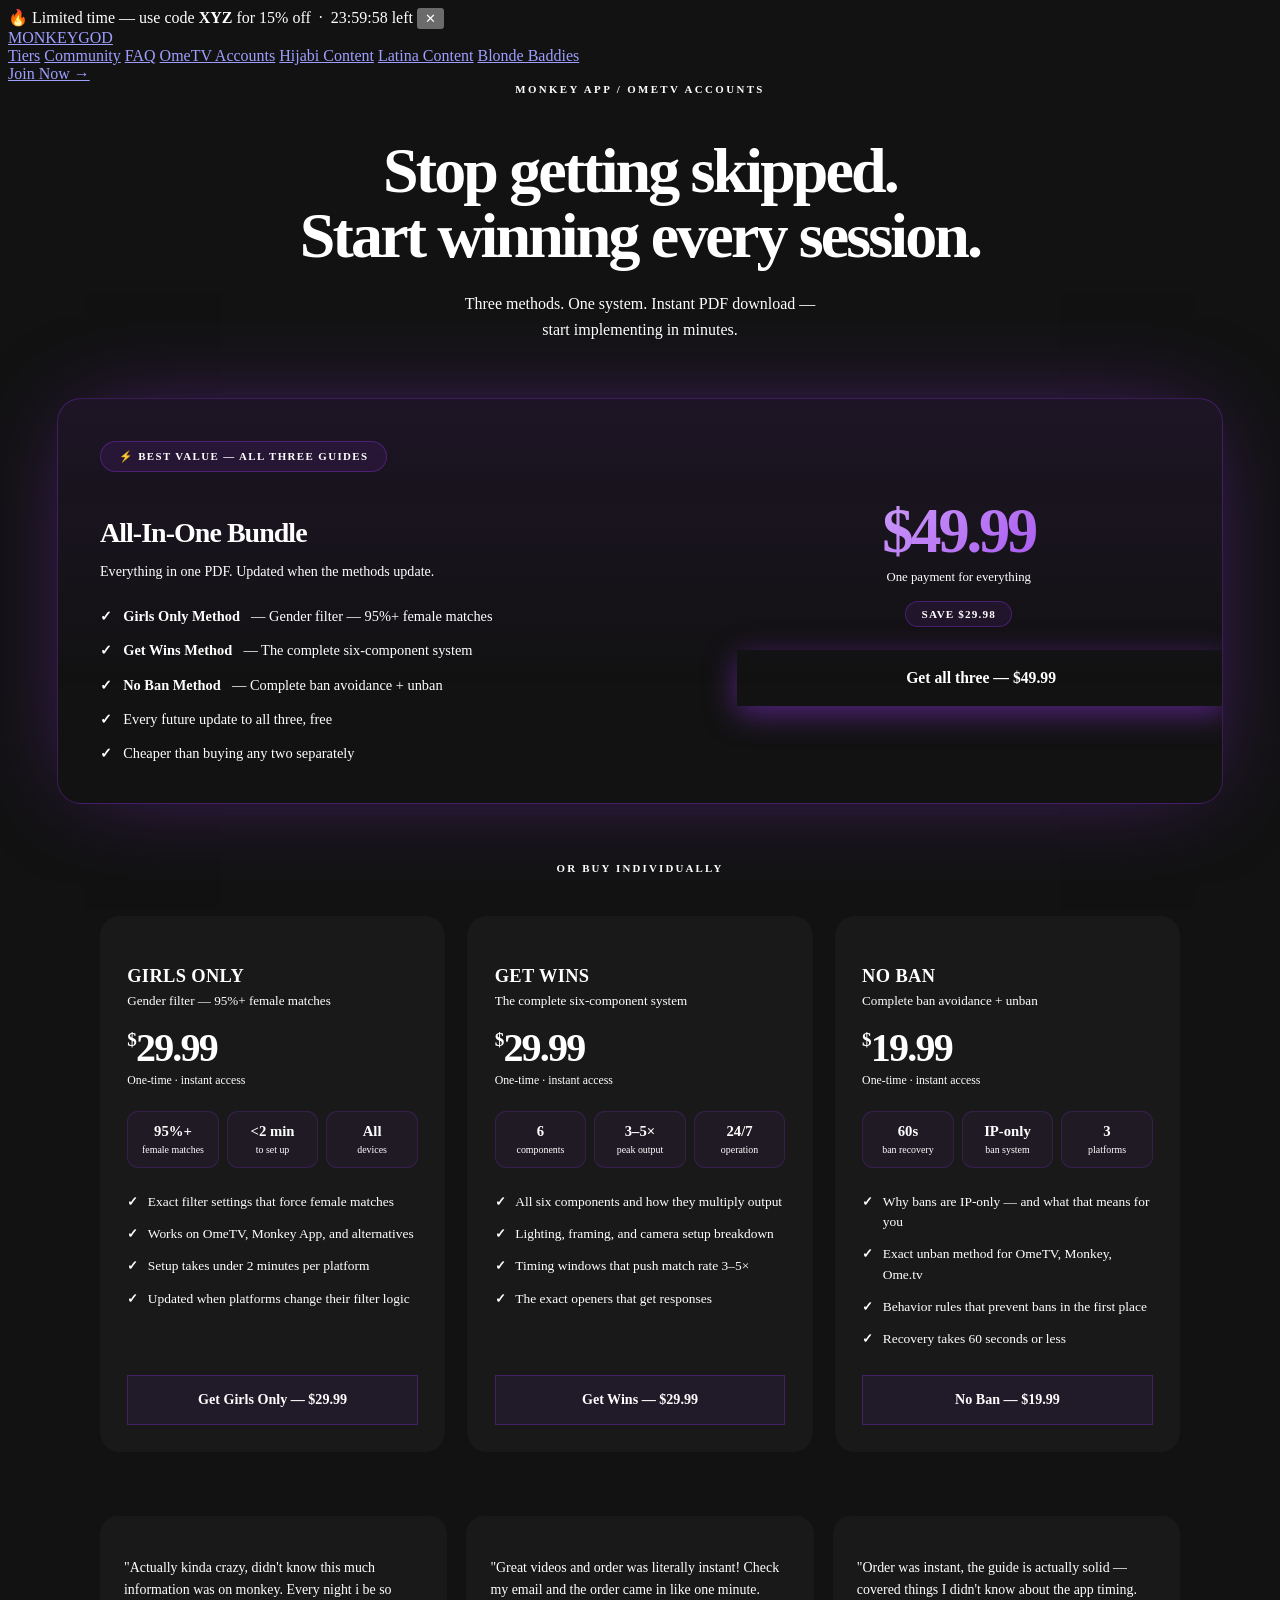
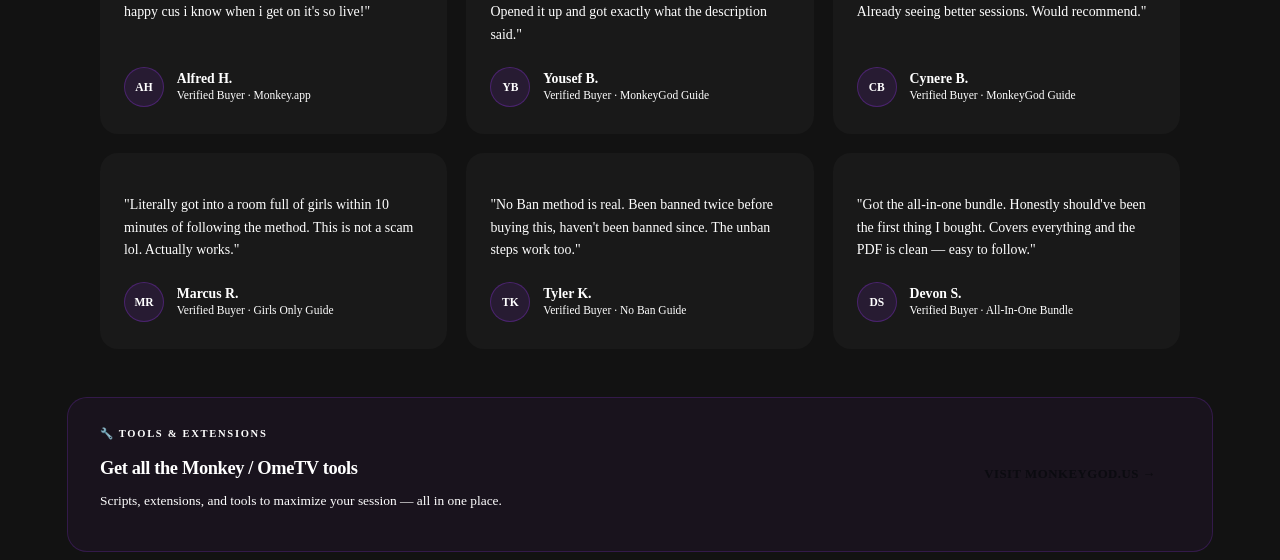
==== commit 237b9c15: "Update stylesheet version and pricing information Updated stylesheet version and removed old price d" ====
--- a/public/ometv.html
+++ b/public/ometv.html
@@ -10,7 +10,7 @@
   <link rel="preconnect" href="https://fonts.googleapis.com" />
   <link rel="preconnect" href="https://fonts.gstatic.com" crossorigin />
   <link href="https://fonts.googleapis.com/css2?family=Plus+Jakarta+Sans:wght@400;500;600;700;800;900&display=swap" rel="stylesheet" />
-  <link rel="stylesheet" href="/styles.css?v=29" />
+  <link rel="stylesheet" href="/styles.css?v=30" />
   <style>
     .om-page { padding: calc(70px + var(--banner-h)) 1.5rem 4rem; position: relative; z-index: 1; }
     .om-inner { max-width: 1180px; margin: 0 auto; text-align: center; }
@@ -242,7 +242,6 @@
           </ul>
         </div>
         <div class="om-buy">
-          <span class="om-was">$79.97</span>
           <span class="om-now">$49.99</span>
           <div class="om-oneoff">One payment for everything</div>
           <span class="om-save">SAVE $29.98</span>
